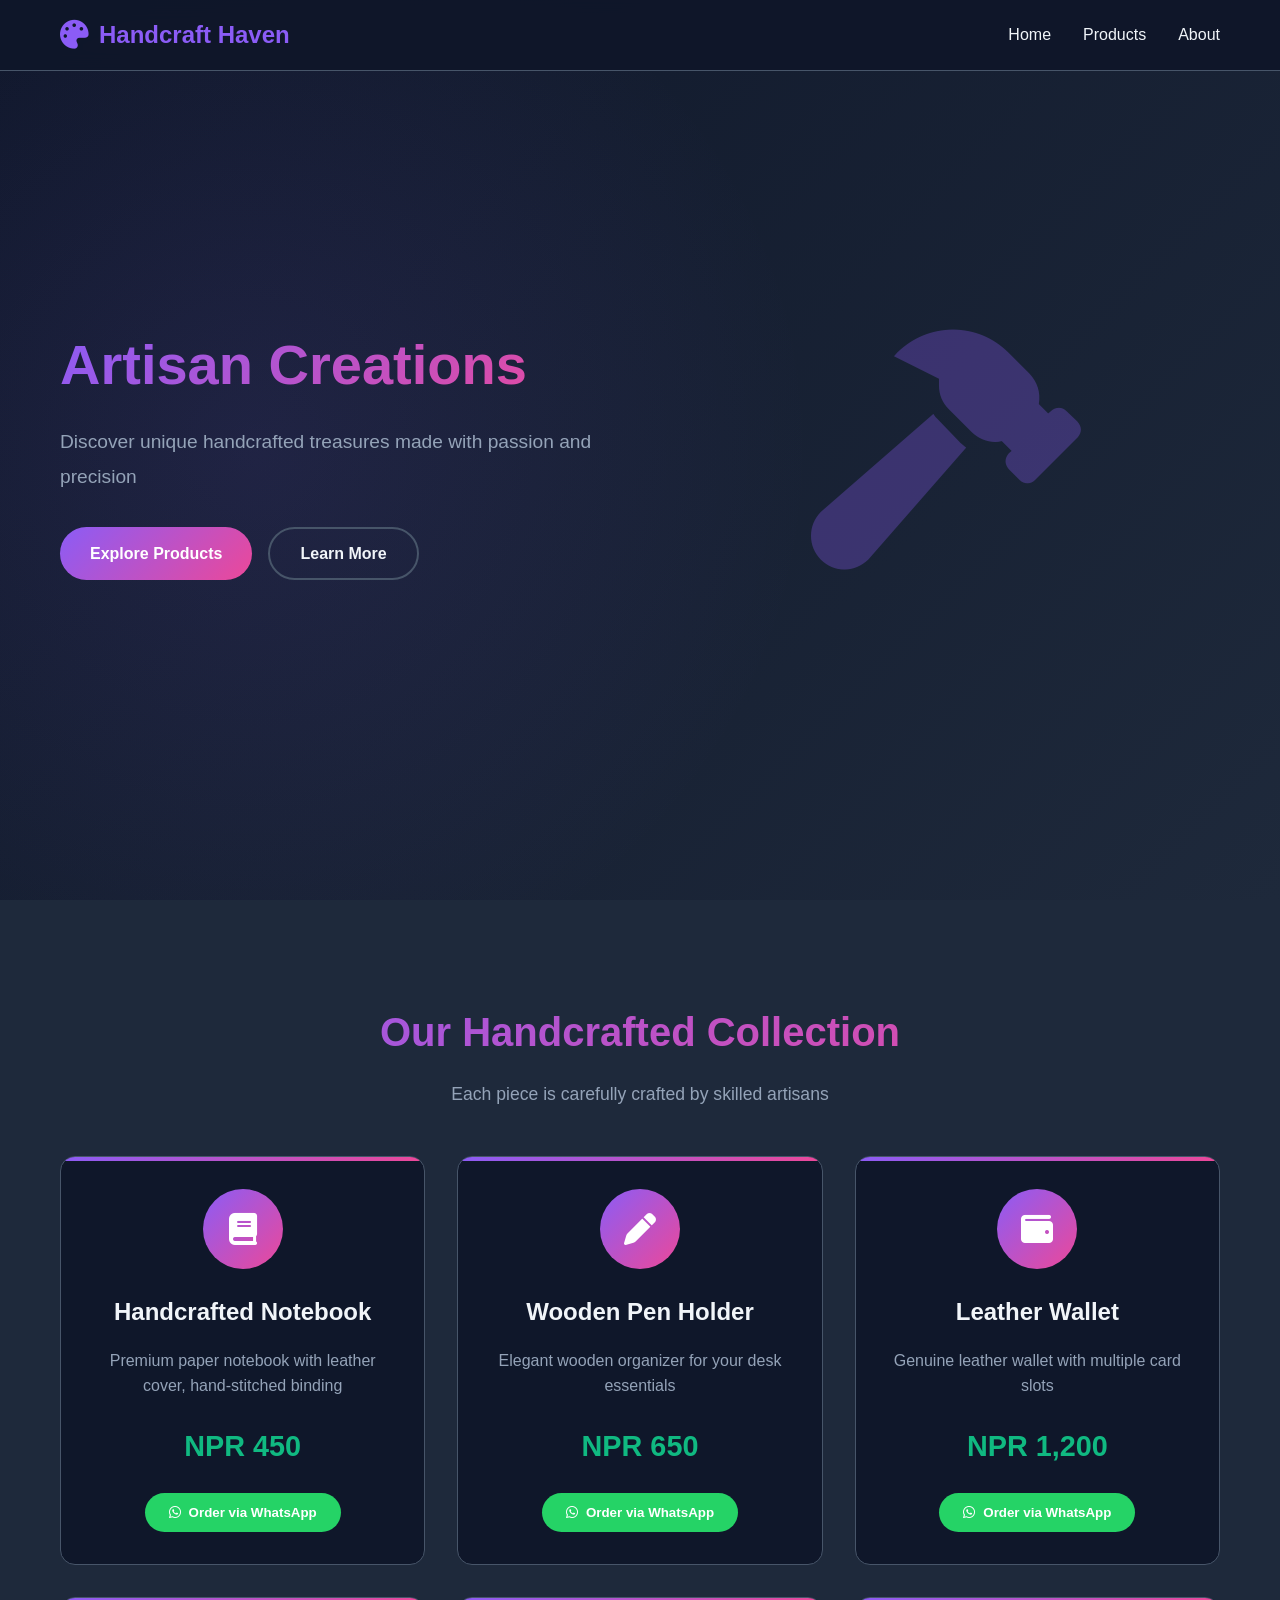
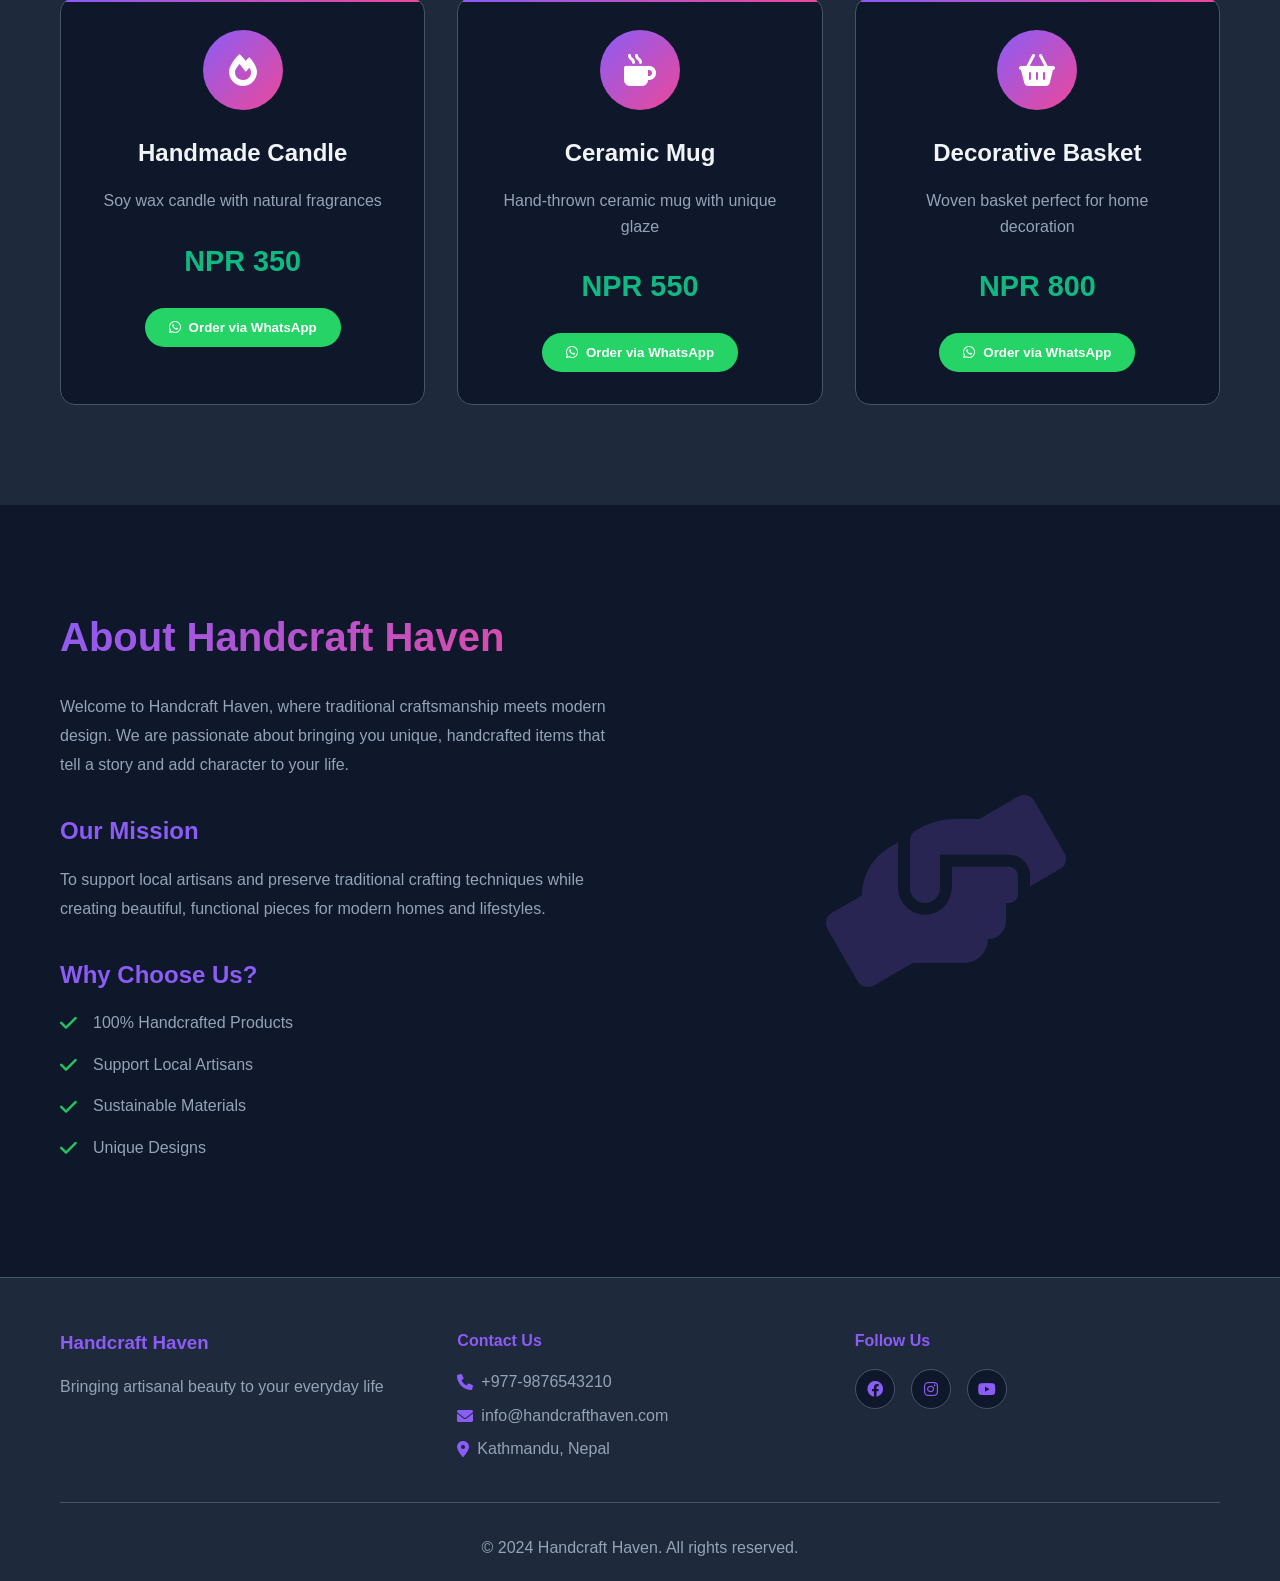
==== index.html @ e6e7ad29 "Initial commit: Handcraft Haven E-Commerce Website with dark theme and WhatsApp integration" ====
<!DOCTYPE html>
<html lang="en">
<head>
    <meta charset="UTF-8">
    <meta name="viewport" content="width=device-width, initial-scale=1.0">
    <title>Handcraft Haven - Artisan Creations</title>
    <link rel="stylesheet" href="style.css">
    <link rel="stylesheet" href="https://cdnjs.cloudflare.com/ajax/libs/font-awesome/6.0.0/css/all.min.css">
</head>
<body>
    <!-- Navigation -->
    <nav class="navbar">
        <div class="nav-container">
            <div class="nav-logo">
                <i class="fas fa-palette"></i>
                <span>Handcraft Haven</span>
            </div>
            <ul class="nav-menu">
                <li><a href="#home" class="nav-link">Home</a></li>
                <li><a href="#products" class="nav-link">Products</a></li>
                <li><a href="#about" class="nav-link">About</a></li>
            </ul>
            <div class="hamburger">
                <span></span>
                <span></span>
                <span></span>
            </div>
        </div>
    </nav>

    <!-- Hero Section -->
    <section id="home" class="hero">
        <div class="hero-container">
            <div class="hero-content">
                <h1>Artisan Creations</h1>
                <p>Discover unique handcrafted treasures made with passion and precision</p>
                <div class="hero-buttons">
                    <a href="#products" class="btn-primary">Explore Products</a>
                    <a href="#about" class="btn-secondary">Learn More</a>
                </div>
            </div>
            <div class="hero-image">
                <i class="fas fa-hammer"></i>
            </div>
        </div>
    </section>

    <!-- Products Section -->
    <section id="products" class="products">
        <div class="container">
            <h2>Our Handcrafted Collection</h2>
            <p>Each piece is carefully crafted by skilled artisans</p>
            
            <div class="products-grid">
                <!-- Product 1: Handcrafted Notebook -->
                <div class="product-card">
                    <div class="product-icon">
                        <i class="fas fa-book"></i>
                    </div>
                    <h3>Handcrafted Notebook</h3>
                    <p class="product-description">Premium paper notebook with leather cover, hand-stitched binding</p>
                    <div class="product-price">NPR 450</div>
                    <button class="btn-whatsapp" onclick="orderViaWhatsApp('Handcrafted Notebook', 450)">
                        <i class="fab fa-whatsapp"></i>
                        Order via WhatsApp
                    </button>
                </div>

                <!-- Product 2: Wooden Pen Holder -->
                <div class="product-card">
                    <div class="product-icon">
                        <i class="fas fa-pen"></i>
                    </div>
                    <h3>Wooden Pen Holder</h3>
                    <p class="product-description">Elegant wooden organizer for your desk essentials</p>
                    <div class="product-price">NPR 650</div>
                    <button class="btn-whatsapp" onclick="orderViaWhatsApp('Wooden Pen Holder', 650)">
                        <i class="fab fa-whatsapp"></i>
                        Order via WhatsApp
                    </button>
                </div>

                <!-- Product 3: Leather Wallet -->
                <div class="product-card">
                    <div class="product-icon">
                        <i class="fas fa-wallet"></i>
                    </div>
                    <h3>Leather Wallet</h3>
                    <p class="product-description">Genuine leather wallet with multiple card slots</p>
                    <div class="product-price">NPR 1,200</div>
                    <button class="btn-whatsapp" onclick="orderViaWhatsApp('Leather Wallet', 1200)">
                        <i class="fab fa-whatsapp"></i>
                        Order via WhatsApp
                    </button>
                </div>

                <!-- Product 4: Handmade Candle -->
                <div class="product-card">
                    <div class="product-icon">
                        <i class="fas fa-fire"></i>
                    </div>
                    <h3>Handmade Candle</h3>
                    <p class="product-description">Soy wax candle with natural fragrances</p>
                    <div class="product-price">NPR 350</div>
                    <button class="btn-whatsapp" onclick="orderViaWhatsApp('Handmade Candle', 350)">
                        <i class="fab fa-whatsapp"></i>
                        Order via WhatsApp
                    </button>
                </div>

                <!-- Product 5: Ceramic Mug -->
                <div class="product-card">
                    <div class="product-icon">
                        <i class="fas fa-mug-hot"></i>
                    </div>
                    <h3>Ceramic Mug</h3>
                    <p class="product-description">Hand-thrown ceramic mug with unique glaze</p>
                    <div class="product-price">NPR 550</div>
                    <button class="btn-whatsapp" onclick="orderViaWhatsApp('Ceramic Mug', 550)">
                        <i class="fab fa-whatsapp"></i>
                        Order via WhatsApp
                    </button>
                </div>

                <!-- Product 6: Decorative Basket -->
                <div class="product-card">
                    <div class="product-icon">
                        <i class="fas fa-shopping-basket"></i>
                    </div>
                    <h3>Decorative Basket</h3>
                    <p class="product-description">Woven basket perfect for home decoration</p>
                    <div class="product-price">NPR 800</div>
                    <button class="btn-whatsapp" onclick="orderViaWhatsApp('Decorative Basket', 800)">
                        <i class="fab fa-whatsapp"></i>
                        Order via WhatsApp
                    </button>
                </div>
            </div>
        </div>
    </section>

    <!-- About Section -->
    <section id="about" class="about">
        <div class="container">
            <div class="about-content">
                <div class="about-text">
                    <h2>About Handcraft Haven</h2>
                    <p>Welcome to Handcraft Haven, where traditional craftsmanship meets modern design. We are passionate about bringing you unique, handcrafted items that tell a story and add character to your life.</p>
                    
                    <h3>Our Mission</h3>
                    <p>To support local artisans and preserve traditional crafting techniques while creating beautiful, functional pieces for modern homes and lifestyles.</p>
                    
                    <h3>Why Choose Us?</h3>
                    <ul>
                        <li><i class="fas fa-check"></i> 100% Handcrafted Products</li>
                        <li><i class="fas fa-check"></i> Support Local Artisans</li>
                        <li><i class="fas fa-check"></i> Sustainable Materials</li>
                        <li><i class="fas fa-check"></i> Unique Designs</li>
                    </ul>
                </div>
                
                <div class="about-image">
                    <i class="fas fa-hands-helping"></i>
                </div>
            </div>
        </div>
    </section>

    <!-- Footer -->
    <footer class="footer">
        <div class="container">
            <div class="footer-content">
                <div class="footer-section">
                    <h3>Handcraft Haven</h3>
                    <p>Bringing artisanal beauty to your everyday life</p>
                </div>
                <div class="footer-section">
                    <h4>Contact Us</h4>
                    <p><i class="fas fa-phone"></i> +977-9876543210</p>
                    <p><i class="fas fa-envelope"></i> info@handcrafthaven.com</p>
                    <p><i class="fas fa-map-marker-alt"></i> Kathmandu, Nepal</p>
                </div>
                <div class="footer-section">
                    <h4>Follow Us</h4>
                    <div class="social-links">
                        <a href="#"><i class="fab fa-facebook"></i></a>
                        <a href="#"><i class="fab fa-instagram"></i></a>
                        <a href="#"><i class="fab fa-youtube"></i></a>
                    </div>
                </div>
            </div>
            <div class="footer-bottom">
                <p>&copy; 2024 Handcraft Haven. All rights reserved.</p>
            </div>
        </div>
    </footer>

    <script src="script.js"></script>
</body>
</html>
---- style.css ----
/* Reset and Base Styles */
* {
    margin: 0;
    padding: 0;
    box-sizing: border-box;
}

:root {
    --primary-color: #8b5cf6;
    --secondary-color: #ec4899;
    --accent-color: #10b981;
    --dark-bg: #0f172a;
    --dark-surface: #1e293b;
    --dark-surface-light: #334155;
    --text-primary: #f1f5f9;
    --text-secondary: #94a3b8;
    --border-color: #475569;
    --success-color: #22c55e;
    --warning-color: #f59e0b;
    --error-color: #ef4444;
}

body {
    font-family: 'Segoe UI', Tahoma, Geneva, Verdana, sans-serif;
    background-color: var(--dark-bg);
    color: var(--text-primary);
    line-height: 1.6;
    overflow-x: hidden;
}

.container {
    max-width: 1200px;
    margin: 0 auto;
    padding: 0 20px;
}

/* Navigation */
.navbar {
    background-color: rgba(15, 23, 42, 0.95);
    backdrop-filter: blur(10px);
    position: fixed;
    top: 0;
    width: 100%;
    z-index: 1000;
    border-bottom: 1px solid var(--border-color);
}

.nav-container {
    max-width: 1200px;
    margin: 0 auto;
    padding: 0 20px;
    display: flex;
    justify-content: space-between;
    align-items: center;
    height: 70px;
}

.nav-logo {
    display: flex;
    align-items: center;
    gap: 10px;
    font-size: 1.5rem;
    font-weight: bold;
    color: var(--primary-color);
}

.nav-logo i {
    font-size: 1.8rem;
}

.nav-menu {
    display: flex;
    list-style: none;
    gap: 2rem;
}

.nav-link {
    color: var(--text-primary);
    text-decoration: none;
    font-weight: 500;
    transition: color 0.3s ease;
    position: relative;
}

.nav-link:hover {
    color: var(--primary-color);
}

.nav-link::after {
    content: '';
    position: absolute;
    bottom: -5px;
    left: 0;
    width: 0;
    height: 2px;
    background-color: var(--primary-color);
    transition: width 0.3s ease;
}

.nav-link:hover::after {
    width: 100%;
}

.hamburger {
    display: none;
    flex-direction: column;
    cursor: pointer;
}

.hamburger span {
    width: 25px;
    height: 3px;
    background-color: var(--text-primary);
    margin: 3px 0;
    transition: 0.3s;
}

/* Hero Section */
.hero {
    min-height: 100vh;
    display: flex;
    align-items: center;
    background: linear-gradient(135deg, var(--dark-bg) 0%, var(--dark-surface) 100%);
    position: relative;
    overflow: hidden;
}

.hero::before {
    content: '';
    position: absolute;
    top: 0;
    left: 0;
    right: 0;
    bottom: 0;
    background: radial-gradient(circle at 20% 50%, rgba(139, 92, 246, 0.1) 0%, transparent 50%);
}

.hero-container {
    max-width: 1200px;
    margin: 0 auto;
    padding: 0 20px;
    display: grid;
    grid-template-columns: 1fr 1fr;
    gap: 4rem;
    align-items: center;
    position: relative;
    z-index: 1;
}

.hero-content h1 {
    font-size: 3.5rem;
    font-weight: bold;
    margin-bottom: 1rem;
    background: linear-gradient(135deg, var(--primary-color), var(--secondary-color));
    -webkit-background-clip: text;
    -webkit-text-fill-color: transparent;
    background-clip: text;
}

.hero-content p {
    font-size: 1.2rem;
    color: var(--text-secondary);
    margin-bottom: 2rem;
    line-height: 1.8;
}

.hero-buttons {
    display: flex;
    gap: 1rem;
    flex-wrap: wrap;
}

.btn-primary, .btn-secondary {
    padding: 12px 30px;
    border-radius: 50px;
    text-decoration: none;
    font-weight: 600;
    transition: all 0.3s ease;
    display: inline-flex;
    align-items: center;
    gap: 8px;
}

.btn-primary {
    background: linear-gradient(135deg, var(--primary-color), var(--secondary-color));
    color: white;
    border: none;
}

.btn-primary:hover {
    transform: translateY(-2px);
    box-shadow: 0 10px 25px rgba(139, 92, 246, 0.3);
}

.btn-secondary {
    background-color: transparent;
    color: var(--text-primary);
    border: 2px solid var(--border-color);
}

.btn-secondary:hover {
    border-color: var(--primary-color);
    color: var(--primary-color);
}

.hero-image {
    display: flex;
    justify-content: center;
    align-items: center;
}

.hero-image i {
    font-size: 15rem;
    color: var(--primary-color);
    opacity: 0.3;
    animation: float 6s ease-in-out infinite;
}

@keyframes float {
    0%, 100% { transform: translateY(0px); }
    50% { transform: translateY(-20px); }
}

/* Products Section */
.products {
    padding: 100px 0;
    background-color: var(--dark-surface);
}

.products h2 {
    text-align: center;
    font-size: 2.5rem;
    margin-bottom: 1rem;
    background: linear-gradient(135deg, var(--primary-color), var(--secondary-color));
    -webkit-background-clip: text;
    -webkit-text-fill-color: transparent;
    background-clip: text;
}

.products > .container > p {
    text-align: center;
    color: var(--text-secondary);
    margin-bottom: 3rem;
    font-size: 1.1rem;
}

.products-grid {
    display: grid;
    grid-template-columns: repeat(auto-fit, minmax(300px, 1fr));
    gap: 2rem;
}

.product-card {
    background-color: var(--dark-bg);
    border: 1px solid var(--border-color);
    border-radius: 15px;
    padding: 2rem;
    text-align: center;
    transition: all 0.3s ease;
    position: relative;
    overflow: hidden;
}

.product-card::before {
    content: '';
    position: absolute;
    top: 0;
    left: 0;
    right: 0;
    height: 4px;
    background: linear-gradient(135deg, var(--primary-color), var(--secondary-color));
}

.product-card:hover {
    transform: translateY(-5px);
    border-color: var(--primary-color);
    box-shadow: 0 15px 30px rgba(139, 92, 246, 0.2);
}

.product-icon {
    width: 80px;
    height: 80px;
    margin: 0 auto 1.5rem;
    background: linear-gradient(135deg, var(--primary-color), var(--secondary-color));
    border-radius: 50%;
    display: flex;
    align-items: center;
    justify-content: center;
}

.product-icon i {
    font-size: 2rem;
    color: white;
}

.product-card h3 {
    font-size: 1.5rem;
    margin-bottom: 1rem;
    color: var(--text-primary);
}

.product-description {
    color: var(--text-secondary);
    margin-bottom: 1.5rem;
    line-height: 1.6;
}

.product-price {
    font-size: 1.8rem;
    font-weight: bold;
    color: var(--accent-color);
    margin-bottom: 1.5rem;
}

.btn-whatsapp {
    background-color: #25d366;
    color: white;
    border: none;
    padding: 12px 24px;
    border-radius: 50px;
    font-weight: 600;
    cursor: pointer;
    transition: all 0.3s ease;
    display: inline-flex;
    align-items: center;
    gap: 8px;
    text-decoration: none;
}

.btn-whatsapp:hover {
    background-color: #128c7e;
    transform: translateY(-2px);
    box-shadow: 0 10px 25px rgba(37, 211, 102, 0.3);
}

/* About Section */
.about {
    padding: 100px 0;
    background-color: var(--dark-bg);
}

.about-content {
    display: grid;
    grid-template-columns: 1fr 1fr;
    gap: 4rem;
    align-items: center;
}

.about-text h2 {
    font-size: 2.5rem;
    margin-bottom: 1.5rem;
    background: linear-gradient(135deg, var(--primary-color), var(--secondary-color));
    -webkit-background-clip: text;
    -webkit-text-fill-color: transparent;
    background-clip: text;
}

.about-text h3 {
    font-size: 1.5rem;
    margin: 2rem 0 1rem;
    color: var(--primary-color);
}

.about-text p {
    color: var(--text-secondary);
    margin-bottom: 1.5rem;
    line-height: 1.8;
}

.about-text ul {
    list-style: none;
}

.about-text ul li {
    display: flex;
    align-items: center;
    gap: 1rem;
    margin-bottom: 1rem;
    color: var(--text-secondary);
}

.about-text ul li i {
    color: var(--success-color);
    font-size: 1.2rem;
}

.about-image {
    display: flex;
    justify-content: center;
    align-items: center;
}

.about-image i {
    font-size: 12rem;
    color: var(--primary-color);
    opacity: 0.2;
}

/* Footer */
.footer {
    background-color: var(--dark-surface);
    border-top: 1px solid var(--border-color);
    padding: 50px 0 20px;
}

.footer-content {
    display: grid;
    grid-template-columns: repeat(auto-fit, minmax(250px, 1fr));
    gap: 2rem;
    margin-bottom: 2rem;
}

.footer-section h3, .footer-section h4 {
    color: var(--primary-color);
    margin-bottom: 1rem;
}

.footer-section p {
    color: var(--text-secondary);
    margin-bottom: 0.5rem;
    display: flex;
    align-items: center;
    gap: 0.5rem;
}

.footer-section i {
    color: var(--primary-color);
}

.social-links {
    display: flex;
    gap: 1rem;
}

.social-links a {
    width: 40px;
    height: 40px;
    background-color: var(--dark-bg);
    border: 1px solid var(--border-color);
    border-radius: 50%;
    display: flex;
    align-items: center;
    justify-content: center;
    color: var(--text-secondary);
    text-decoration: none;
    transition: all 0.3s ease;
}

.social-links a:hover {
    background-color: var(--primary-color);
    color: white;
    transform: translateY(-2px);
}

.footer-bottom {
    text-align: center;
    padding-top: 2rem;
    border-top: 1px solid var(--border-color);
    color: var(--text-secondary);
}

/* Responsive Design */
@media (max-width: 768px) {
    .nav-menu {
        position: fixed;
        left: -100%;
        top: 70px;
        flex-direction: column;
        background-color: var(--dark-surface);
        width: 100%;
        text-align: center;
        transition: 0.3s;
        box-shadow: 0 10px 27px rgba(0, 0, 0, 0.05);
        padding: 2rem 0;
        border-top: 1px solid var(--border-color);
    }

    .nav-menu.active {
        left: 0;
    }

    .hamburger {
        display: flex;
    }

    .hamburger.active span:nth-child(2) {
        opacity: 0;
    }

    .hamburger.active span:nth-child(1) {
        transform: translateY(8px) rotate(45deg);
    }

    .hamburger.active span:nth-child(3) {
        transform: translateY(-8px) rotate(-45deg);
    }

    .hero-container {
        grid-template-columns: 1fr;
        text-align: center;
        gap: 2rem;
    }

    .hero-content h1 {
        font-size: 2.5rem;
    }

    .hero-image i {
        font-size: 8rem;
    }

    .hero-buttons {
        justify-content: center;
    }

    .about-content {
        grid-template-columns: 1fr;
        text-align: center;
        gap: 2rem;
    }

    .about-image i {
        font-size: 8rem;
    }

    .products {
        padding: 60px 0;
    }

    .about {
        padding: 60px 0;
    }

    .products-grid {
        grid-template-columns: 1fr;
        gap: 1.5rem;
    }

    .product-card {
        padding: 1.5rem;
    }
}

@media (max-width: 480px) {
    .hero-content h1 {
        font-size: 2rem;
    }

    .hero-content p {
        font-size: 1rem;
    }

    .products h2, .about-text h2 {
        font-size: 2rem;
    }

    .container {
        padding: 0 15px;
    }

    .nav-container {
        padding: 0 15px;
    }

    .hero-buttons {
        flex-direction: column;
        align-items: center;
    }

    .btn-primary, .btn-secondary {
        width: 200px;
        justify-content: center;
    }
}

/* Smooth Scrolling */
html {
    scroll-behavior: smooth;
}

/* Loading Animation */
@keyframes fadeIn {
    from {
        opacity: 0;
        transform: translateY(20px);
    }
    to {
        opacity: 1;
        transform: translateY(0);
    }
}

.product-card {
    animation: fadeIn 0.6s ease-out;
}

.product-card:nth-child(1) { animation-delay: 0.1s; }
.product-card:nth-child(2) { animation-delay: 0.2s; }
.product-card:nth-child(3) { animation-delay: 0.3s; }
.product-card:nth-child(4) { animation-delay: 0.4s; }
.product-card:nth-child(5) { animation-delay: 0.5s; }
.product-card:nth-child(6) { animation-delay: 0.6s; }
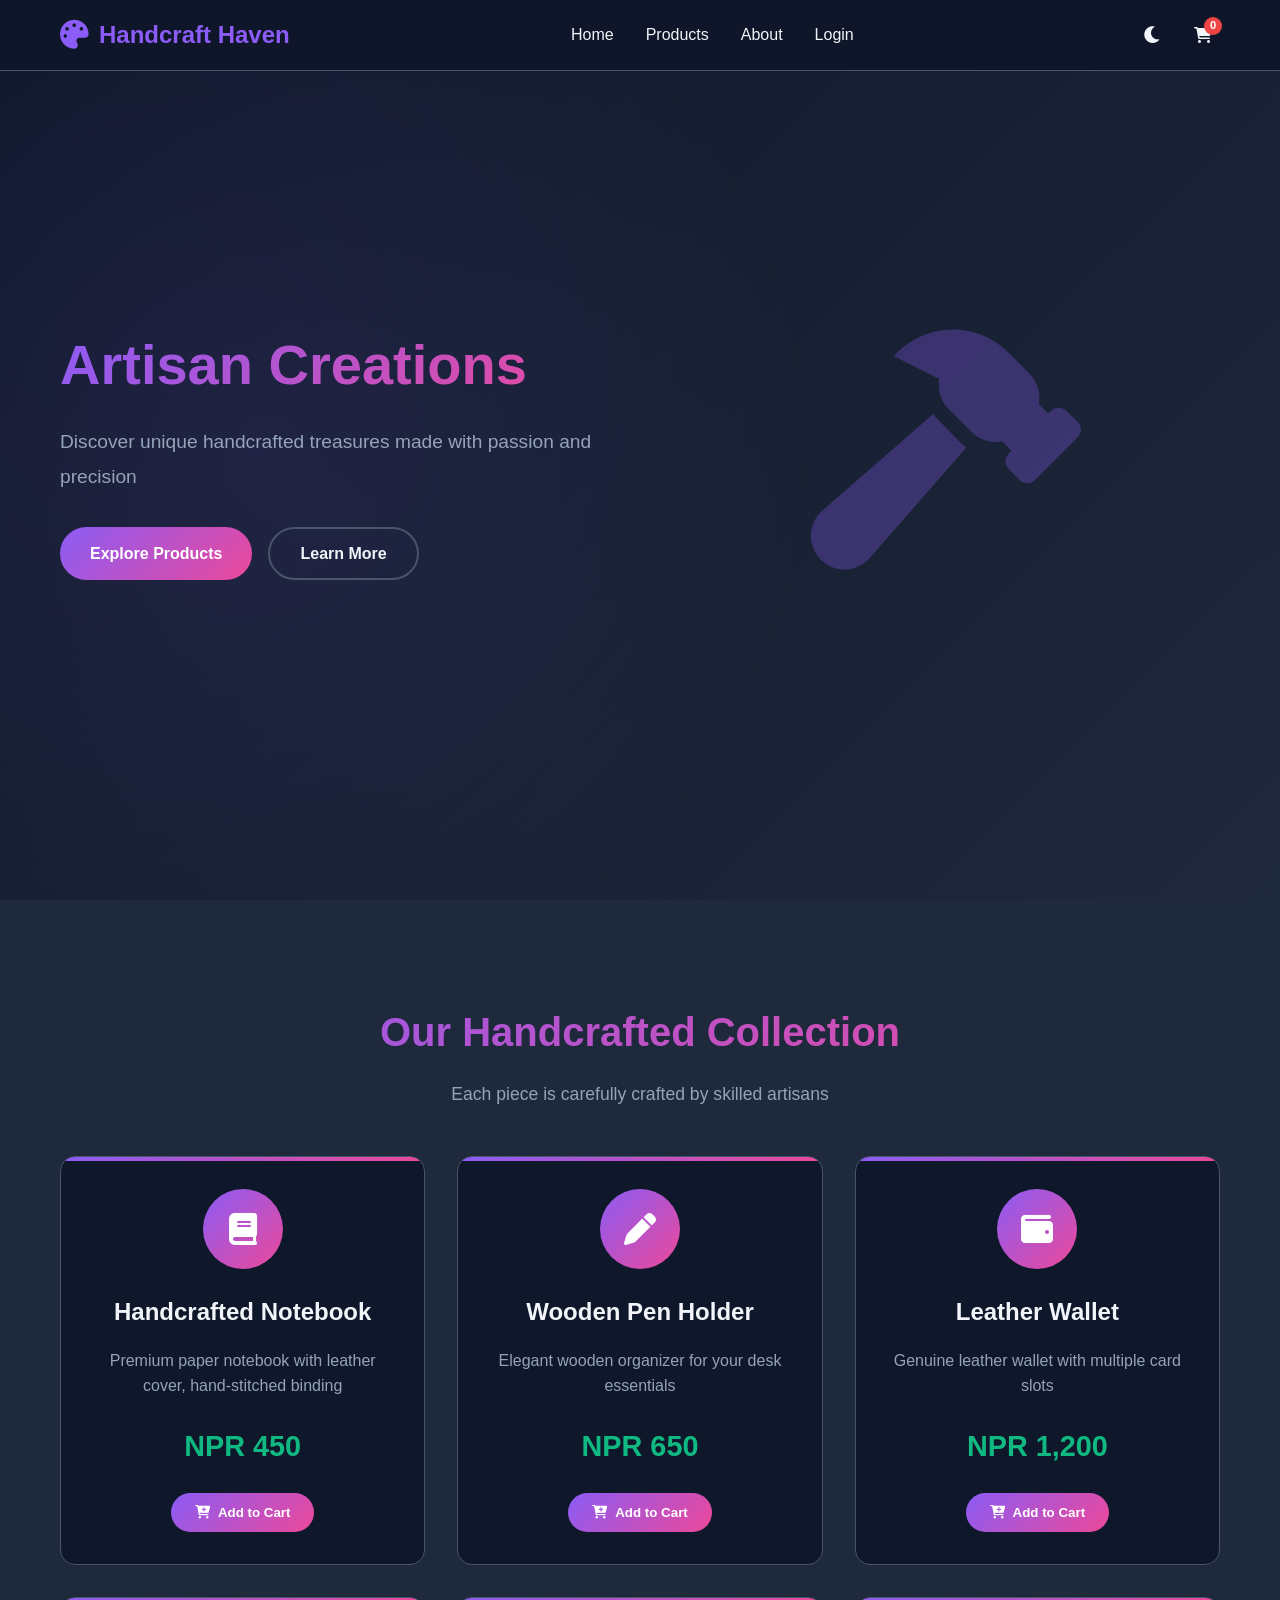
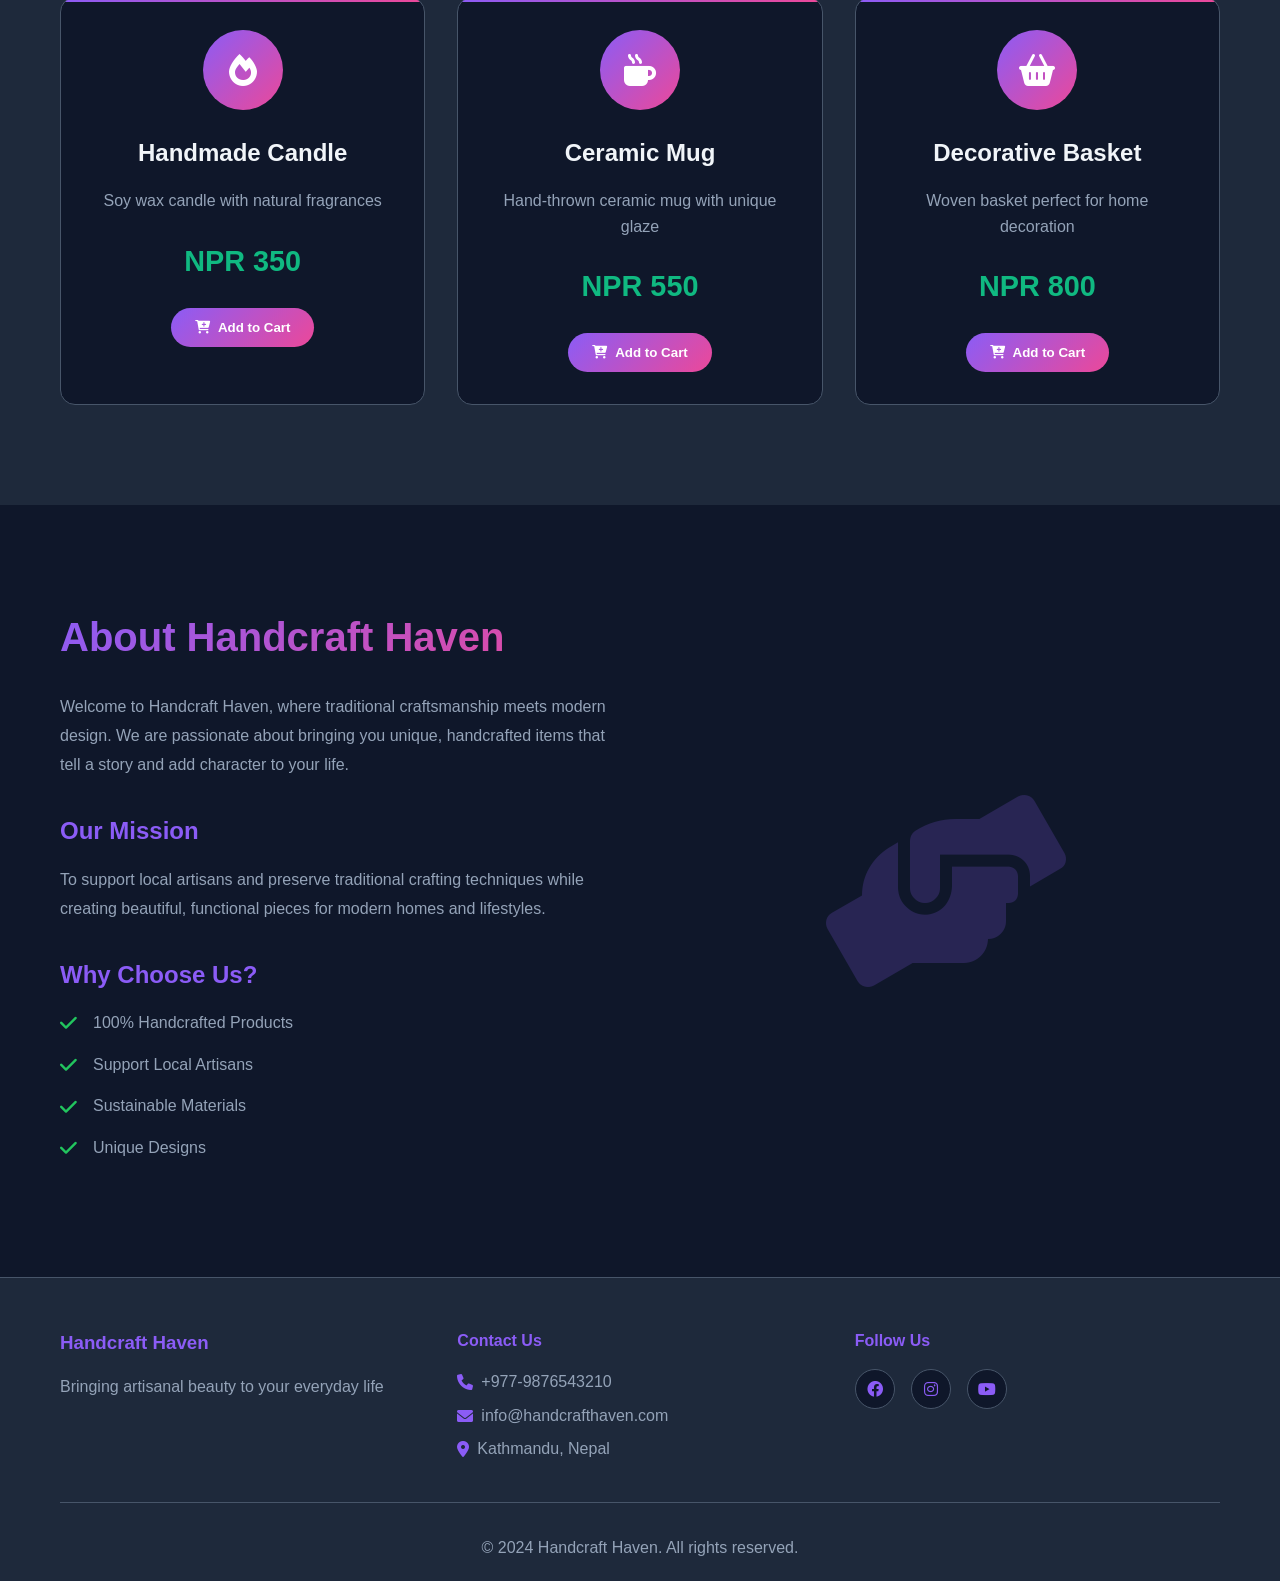
==== commit 25b2113e: "Major update: Add dark/light mode toggle, shopping cart with sidebar, checkout page, and login page " ====
--- a/index.html
+++ b/index.html
@@ -19,11 +19,21 @@
                 <li><a href="#home" class="nav-link">Home</a></li>
                 <li><a href="#products" class="nav-link">Products</a></li>
                 <li><a href="#about" class="nav-link">About</a></li>
+                <li><a href="login.html" class="nav-link">Login</a></li>
             </ul>
-            <div class="hamburger">
-                <span></span>
-                <span></span>
-                <span></span>
+            <div class="nav-actions">
+                <button class="theme-toggle" id="themeToggle">
+                    <i class="fas fa-moon" id="themeIcon"></i>
+                </button>
+                <div class="cart-icon" id="cartIcon">
+                    <i class="fas fa-shopping-cart"></i>
+                    <span class="cart-count" id="cartCount">0</span>
+                </div>
+                <div class="hamburger">
+                    <span></span>
+                    <span></span>
+                    <span></span>
+                </div>
             </div>
         </div>
     </nav>
@@ -60,9 +70,9 @@
                     <h3>Handcrafted Notebook</h3>
                     <p class="product-description">Premium paper notebook with leather cover, hand-stitched binding</p>
                     <div class="product-price">NPR 450</div>
-                    <button class="btn-whatsapp" onclick="orderViaWhatsApp('Handcrafted Notebook', 450)">
-                        <i class="fab fa-whatsapp"></i>
-                        Order via WhatsApp
+                    <button class="btn-add-cart" onclick="addToCart('Handcrafted Notebook', 450)">
+                        <i class="fas fa-cart-plus"></i>
+                        Add to Cart
                     </button>
                 </div>
 
@@ -74,9 +84,9 @@
                     <h3>Wooden Pen Holder</h3>
                     <p class="product-description">Elegant wooden organizer for your desk essentials</p>
                     <div class="product-price">NPR 650</div>
-                    <button class="btn-whatsapp" onclick="orderViaWhatsApp('Wooden Pen Holder', 650)">
-                        <i class="fab fa-whatsapp"></i>
-                        Order via WhatsApp
+                    <button class="btn-add-cart" onclick="addToCart('Wooden Pen Holder', 650)">
+                        <i class="fas fa-cart-plus"></i>
+                        Add to Cart
                     </button>
                 </div>
 
@@ -88,9 +98,9 @@
                     <h3>Leather Wallet</h3>
                     <p class="product-description">Genuine leather wallet with multiple card slots</p>
                     <div class="product-price">NPR 1,200</div>
-                    <button class="btn-whatsapp" onclick="orderViaWhatsApp('Leather Wallet', 1200)">
-                        <i class="fab fa-whatsapp"></i>
-                        Order via WhatsApp
+                    <button class="btn-add-cart" onclick="addToCart('Leather Wallet', 1200)">
+                        <i class="fas fa-cart-plus"></i>
+                        Add to Cart
                     </button>
                 </div>
 
@@ -102,9 +112,9 @@
                     <h3>Handmade Candle</h3>
                     <p class="product-description">Soy wax candle with natural fragrances</p>
                     <div class="product-price">NPR 350</div>
-                    <button class="btn-whatsapp" onclick="orderViaWhatsApp('Handmade Candle', 350)">
-                        <i class="fab fa-whatsapp"></i>
-                        Order via WhatsApp
+                    <button class="btn-add-cart" onclick="addToCart('Handmade Candle', 350)">
+                        <i class="fas fa-cart-plus"></i>
+                        Add to Cart
                     </button>
                 </div>
 
@@ -116,9 +126,9 @@
                     <h3>Ceramic Mug</h3>
                     <p class="product-description">Hand-thrown ceramic mug with unique glaze</p>
                     <div class="product-price">NPR 550</div>
-                    <button class="btn-whatsapp" onclick="orderViaWhatsApp('Ceramic Mug', 550)">
-                        <i class="fab fa-whatsapp"></i>
-                        Order via WhatsApp
+                    <button class="btn-add-cart" onclick="addToCart('Ceramic Mug', 550)">
+                        <i class="fas fa-cart-plus"></i>
+                        Add to Cart
                     </button>
                 </div>
 
@@ -130,9 +140,9 @@
                     <h3>Decorative Basket</h3>
                     <p class="product-description">Woven basket perfect for home decoration</p>
                     <div class="product-price">NPR 800</div>
-                    <button class="btn-whatsapp" onclick="orderViaWhatsApp('Decorative Basket', 800)">
-                        <i class="fab fa-whatsapp"></i>
-                        Order via WhatsApp
+                    <button class="btn-add-cart" onclick="addToCart('Decorative Basket', 800)">
+                        <i class="fas fa-cart-plus"></i>
+                        Add to Cart
                     </button>
                 </div>
             </div>
@@ -195,6 +205,32 @@
         </div>
     </footer>
 
+    <!-- Cart Sidebar -->
+    <div class="cart-sidebar" id="cartSidebar">
+        <div class="cart-header">
+            <h3 class="cart-title">Shopping Cart</h3>
+            <button class="close-cart" id="closeCart">
+                <i class="fas fa-times"></i>
+            </button>
+        </div>
+        <div class="cart-items" id="cartItems">
+            <div class="empty-cart">
+                <i class="fas fa-shopping-cart"></i>
+                <p>Your cart is empty</p>
+            </div>
+        </div>
+        <div class="cart-footer">
+            <div class="cart-total">
+                <span>Total:</span>
+                <span class="total-price" id="totalPrice">NPR 0</span>
+            </div>
+            <button class="checkout-btn" id="checkoutBtn">Proceed to Checkout</button>
+        </div>
+    </div>
+
+    <!-- Overlay -->
+    <div class="overlay" id="overlay"></div>
+
     <script src="script.js"></script>
 </body>
 </html>
--- a/style.css
+++ b/style.css
@@ -6,18 +6,364 @@
 }
 
 :root {
-    --primary-color: #8b5cf6;
-    --secondary-color: #ec4899;
-    --accent-color: #10b981;
-    --dark-bg: #0f172a;
-    --dark-surface: #1e293b;
-    --dark-surface-light: #334155;
-    --text-primary: #f1f5f9;
-    --text-secondary: #94a3b8;
-    --border-color: #475569;
-    --success-color: #22c55e;
-    --warning-color: #f59e0b;
-    --error-color: #ef4444;
+  --primary-color: #8b5cf6;
+  --secondary-color: #ec4899;
+  --accent-color: #10b981;
+  --success-color: #22c55e;
+  --warning-color: #f59e0b;
+  --error-color: #ef4444;
+  
+  /* Dark mode variables */
+  --dark-bg: #0f172a;
+  --dark-surface: #1e293b;
+  --dark-surface-light: #334155;
+  --text-primary: #f1f5f9;
+  --text-secondary: #94a3b8;
+  --border-color: #475569;
+  
+  /* Light mode variables */
+  --light-bg: #ffffff;
+  --light-surface: #f8fafc;
+  --light-surface-light: #e2e8f0;
+  --light-text-primary: #1e293b;
+  --light-text-secondary: #64748b;
+  --light-border-color: #cbd5e1;
+}
+
+/* Apply theme variables */
+body {
+  background-color: var(--dark-bg);
+  color: var(--text-primary);
+}
+
+body.light-mode {
+  background-color: var(--light-bg);
+  color: var(--light-text-primary);
+}
+
+body.light-mode .navbar {
+  background-color: rgba(255, 255, 255, 0.95);
+  border-bottom: 1px solid var(--light-border-color);
+}
+
+body.light-mode .nav-logo,
+body.light-mode .nav-link:hover {
+  color: var(--primary-color);
+}
+
+body.light-mode .nav-link {
+  color: var(--light-text-primary);
+}
+
+body.light-mode .hamburger span {
+  background-color: var(--light-text-primary);
+}
+
+body.light-mode .hero {
+  background: linear-gradient(135deg, var(--light-bg) 0%, var(--light-surface) 100%);
+}
+
+body.light-mode .hero::before {
+  background: radial-gradient(circle at 20% 50%, rgba(139, 92, 246, 0.05) 0%, transparent 50%);
+}
+
+body.light-mode .products {
+  background-color: var(--light-surface);
+}
+
+body.light-mode .product-card {
+  background-color: var(--light-bg);
+  border: 1px solid var(--light-border-color);
+}
+
+body.light-mode .product-card:hover {
+  border-color: var(--primary-color);
+}
+
+body.light-mode .about {
+  background-color: var(--light-bg);
+}
+
+body.light-mode .footer {
+  background-color: var(--light-surface);
+  border-top: 1px solid var(--light-border-color);
+}
+
+body.light-mode .footer-section p {
+  color: var(--light-text-secondary);
+}
+
+body.light-mode .social-links a {
+  background-color: var(--light-bg);
+  border: 1px solid var(--light-border-color);
+  color: var(--light-text-secondary);
+}
+
+body.light-mode .footer-bottom {
+  color: var(--light-text-secondary);
+  border-top: 1px solid var(--light-border-color);
+}
+
+/* Theme toggle button */
+.theme-toggle {
+  background: none;
+  border: none;
+  color: var(--text-primary);
+  font-size: 1.2rem;
+  cursor: pointer;
+  padding: 8px;
+  border-radius: 50%;
+  transition: all 0.3s ease;
+  display: flex;
+  align-items: center;
+  justify-content: center;
+}
+
+.theme-toggle:hover {
+  background-color: rgba(139, 92, 246, 0.1);
+  color: var(--primary-color);
+}
+
+/* Cart icon in navbar */
+.cart-icon {
+  position: relative;
+  cursor: pointer;
+  padding: 8px;
+  border-radius: 50%;
+  transition: all 0.3s ease;
+  display: flex;
+  align-items: center;
+  justify-content: center;
+}
+
+.cart-icon:hover {
+  background-color: rgba(139, 92, 246, 0.1);
+  color: var(--primary-color);
+}
+
+.cart-count {
+  position: absolute;
+  top: -2px;
+  right: -2px;
+  background: var(--error-color);
+  color: white;
+  border-radius: 50%;
+  width: 18px;
+  height: 18px;
+  display: flex;
+  align-items: center;
+  justify-content: center;
+  font-size: 0.7rem;
+  font-weight: bold;
+  min-width: 18px;
+}
+
+/* Cart sidebar */
+.cart-sidebar {
+  position: fixed;
+  top: 0;
+  right: -400px;
+  width: 400px;
+  height: 100vh;
+  background-color: var(--dark-surface);
+  border-left: 1px solid var(--border-color);
+  z-index: 2000;
+  transition: right 0.3s ease;
+  display: flex;
+  flex-direction: column;
+}
+
+body.light-mode .cart-sidebar {
+  background-color: var(--light-bg);
+  border-left: 1px solid var(--light-border-color);
+}
+
+.cart-sidebar.open {
+  right: 0;
+}
+
+.cart-header {
+  padding: 20px;
+  border-bottom: 1px solid var(--border-color);
+  display: flex;
+  justify-content: space-between;
+  align-items: center;
+}
+
+body.light-mode .cart-header {
+  border-bottom: 1px solid var(--light-border-color);
+}
+
+.cart-title {
+  font-size: 1.5rem;
+  font-weight: bold;
+  color: var(--primary-color);
+}
+
+.close-cart {
+  background: none;
+  border: none;
+  color: var(--text-primary);
+  font-size: 1.5rem;
+  cursor: pointer;
+  padding: 5px;
+  border-radius: 50%;
+  transition: all 0.3s ease;
+}
+
+.close-cart:hover {
+  background-color: rgba(239, 68, 68, 0.1);
+  color: var(--error-color);
+}
+
+.cart-items {
+  flex: 1;
+  overflow-y: auto;
+  padding: 20px;
+}
+
+.cart-item {
+  display: flex;
+  gap: 15px;
+  margin-bottom: 20px;
+  padding: 15px;
+  background-color: var(--dark-bg);
+  border-radius: 10px;
+  border: 1px solid var(--border-color);
+}
+
+body.light-mode .cart-item {
+  background-color: var(--light-surface);
+  border: 1px solid var(--light-border-color);
+}
+
+.cart-item-info {
+  flex: 1;
+}
+
+.cart-item-name {
+  font-weight: bold;
+  margin-bottom: 5px;
+}
+
+.cart-item-price {
+  color: var(--accent-color);
+  font-weight: bold;
+}
+
+.quantity-controls {
+  display: flex;
+  align-items: center;
+  gap: 10px;
+  margin-top: 10px;
+}
+
+.quantity-btn {
+  background: var(--primary-color);
+  color: white;
+  border: none;
+  width: 25px;
+  height: 25px;
+  border-radius: 50%;
+  cursor: pointer;
+  display: flex;
+  align-items: center;
+  justify-content: center;
+  font-size: 0.8rem;
+  transition: all 0.3s ease;
+}
+
+.quantity-btn:hover {
+  background: var(--secondary-color);
+  transform: scale(1.1);
+}
+
+.quantity-value {
+  font-weight: bold;
+  min-width: 20px;
+  text-align: center;
+}
+
+.remove-item {
+  background: none;
+  border: none;
+  color: var(--error-color);
+  cursor: pointer;
+  padding: 5px;
+  border-radius: 50%;
+  transition: all 0.3s ease;
+}
+
+.remove-item:hover {
+  background-color: rgba(239, 68, 68, 0.1);
+}
+
+.cart-footer {
+  padding: 20px;
+  border-top: 1px solid var(--border-color);
+}
+
+body.light-mode .cart-footer {
+  border-top: 1px solid var(--light-border-color);
+}
+
+.cart-total {
+  display: flex;
+  justify-content: space-between;
+  align-items: center;
+  margin-bottom: 15px;
+  font-size: 1.2rem;
+  font-weight: bold;
+}
+
+.total-price {
+  color: var(--accent-color);
+}
+
+.checkout-btn {
+  width: 100%;
+  background: linear-gradient(135deg, var(--primary-color), var(--secondary-color));
+  color: white;
+  border: none;
+  padding: 15px;
+  border-radius: 10px;
+  font-size: 1.1rem;
+  font-weight: bold;
+  cursor: pointer;
+  transition: all 0.3s ease;
+}
+
+.checkout-btn:hover {
+  transform: translateY(-2px);
+  box-shadow: 0 10px 25px rgba(139, 92, 246, 0.3);
+}
+
+.empty-cart {
+  text-align: center;
+  padding: 40px 20px;
+  color: var(--text-secondary);
+}
+
+.empty-cart i {
+  font-size: 3rem;
+  margin-bottom: 15px;
+  opacity: 0.5;
+}
+
+/* Overlay */
+.overlay {
+  position: fixed;
+  top: 0;
+  left: 0;
+  width: 100%;
+  height: 100%;
+  background-color: rgba(0, 0, 0, 0.5);
+  z-index: 1999;
+  display: none;
+}
+
+.overlay.active {
+  display: block;
 }
 
 body {
@@ -55,6 +401,12 @@
     height: 70px;
 }
 
+.nav-actions {
+    display: flex;
+    align-items: center;
+    gap: 1rem;
+}
+
 .nav-logo {
     display: flex;
     align-items: center;
@@ -310,6 +662,26 @@
     font-weight: bold;
     color: var(--accent-color);
     margin-bottom: 1.5rem;
+}
+
+.btn-add-cart {
+    background: linear-gradient(135deg, var(--primary-color), var(--secondary-color));
+    color: white;
+    border: none;
+    padding: 12px 24px;
+    border-radius: 50px;
+    font-weight: 600;
+    cursor: pointer;
+    transition: all 0.3s ease;
+    display: inline-flex;
+    align-items: center;
+    gap: 8px;
+    text-decoration: none;
+}
+
+.btn-add-cart:hover {
+    transform: translateY(-2px);
+    box-shadow: 0 10px 25px rgba(139, 92, 246, 0.3);
 }
 
 .btn-whatsapp {
@@ -475,6 +847,11 @@
         border-top: 1px solid var(--border-color);
     }
 
+    body.light-mode .nav-menu {
+        background-color: var(--light-bg);
+        border-top: 1px solid var(--light-border-color);
+    }
+
     .nav-menu.active {
         left: 0;
     }
@@ -493,6 +870,10 @@
 
     .hamburger.active span:nth-child(3) {
         transform: translateY(-8px) rotate(-45deg);
+    }
+
+    .nav-actions {
+        gap: 0.5rem;
     }
 
     .hero-container {
@@ -538,6 +919,20 @@
 
     .product-card {
         padding: 1.5rem;
+    }
+
+    .cart-sidebar {
+        width: 100%;
+        right: -100%;
+    }
+
+    .checkout-content {
+        grid-template-columns: 1fr;
+        gap: 2rem;
+    }
+
+    .order-summary {
+        position: static;
     }
 }
 
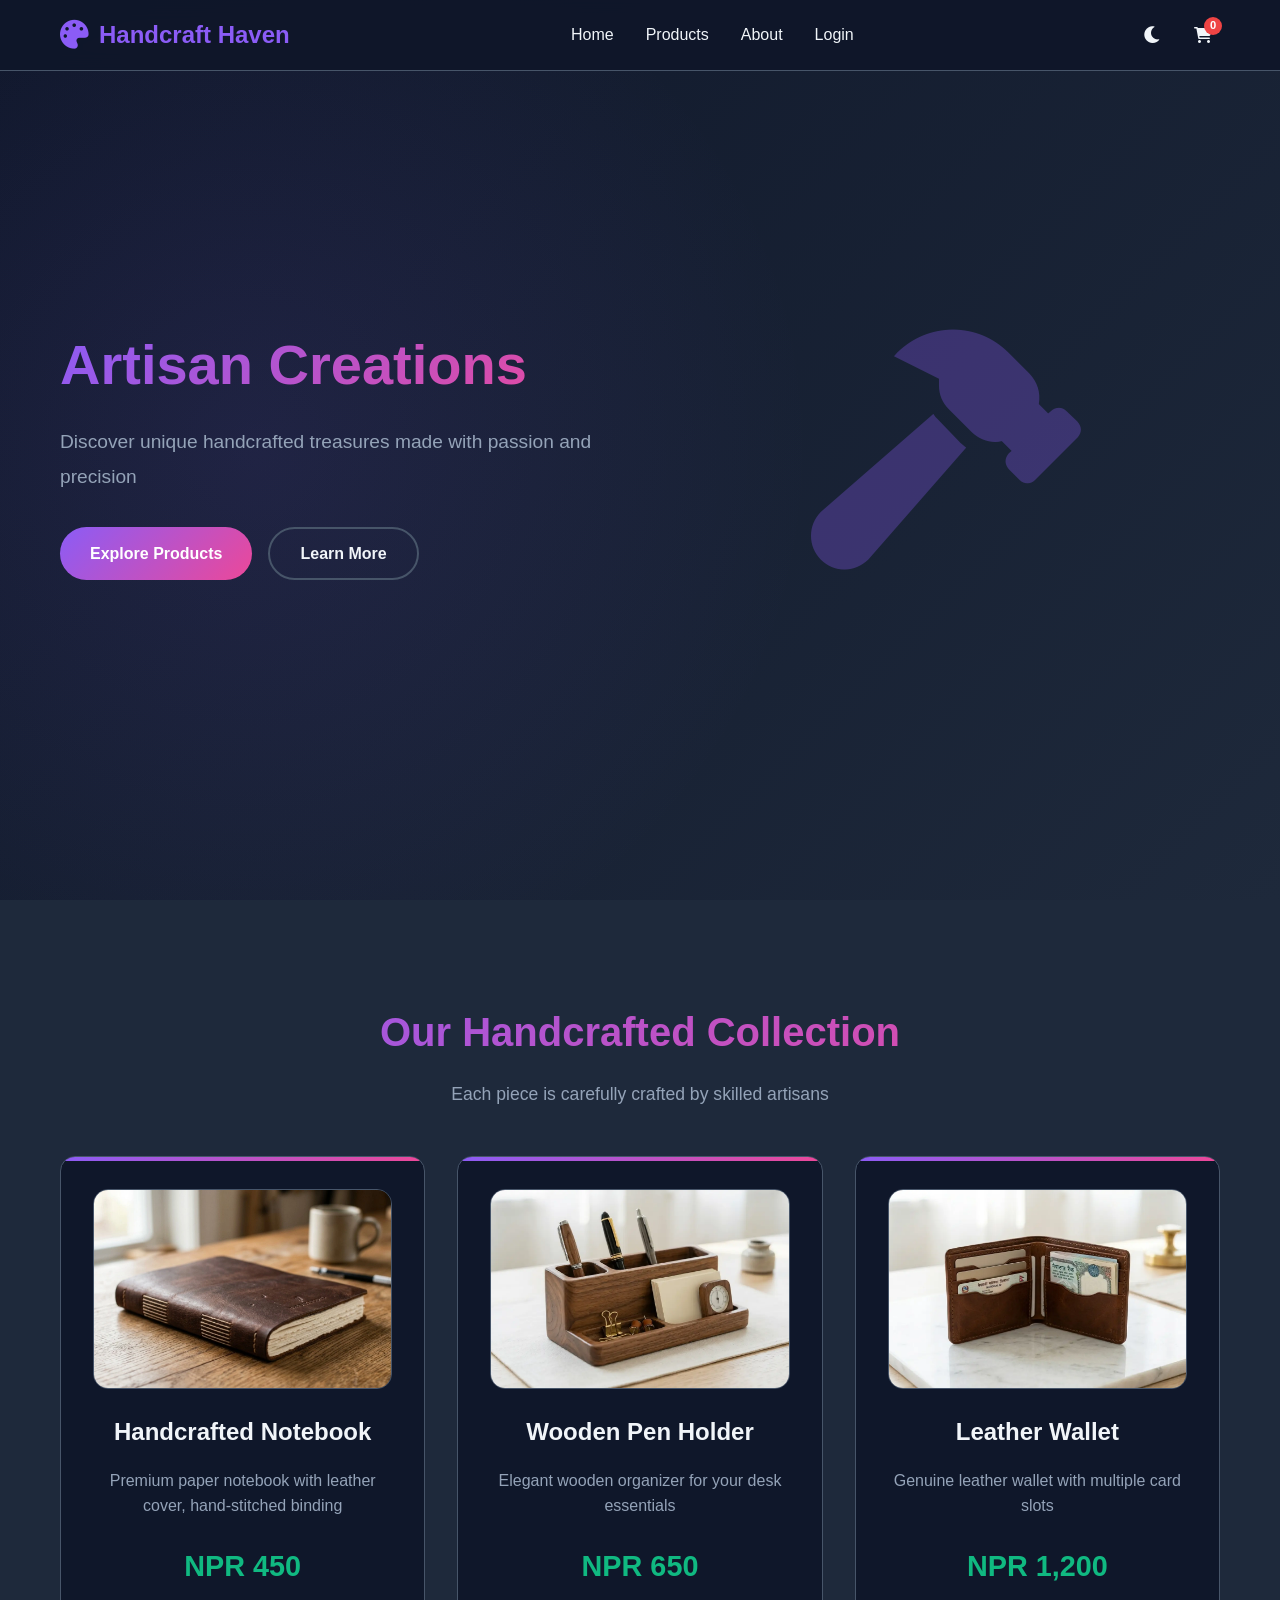
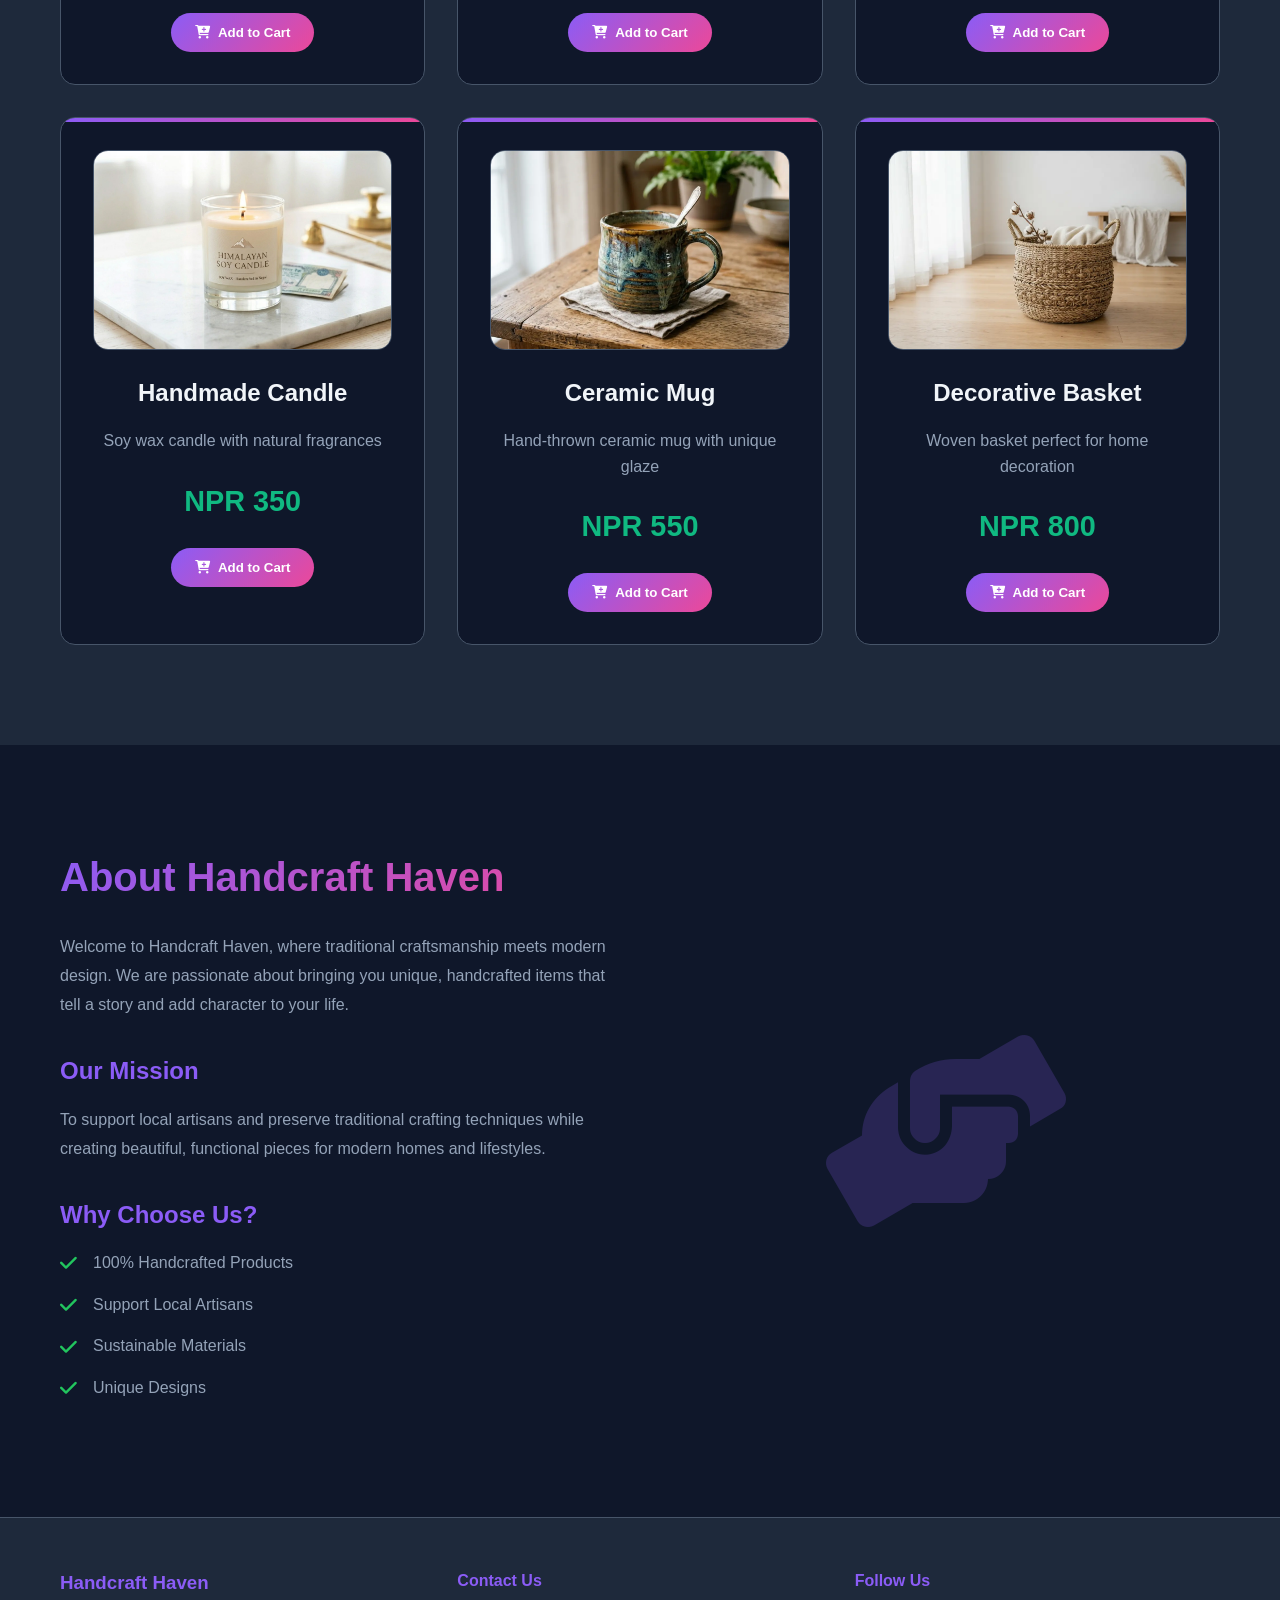
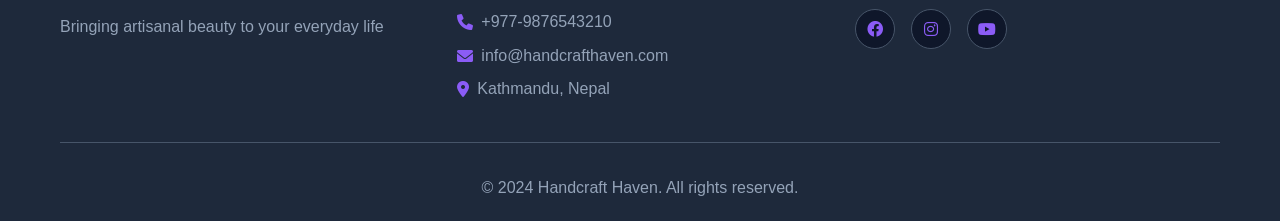
==== commit 5503f056: "Add product images and update product cards - Replace Font Awesome icons with actual product images " ====
--- a/index.html
+++ b/index.html
@@ -64,8 +64,8 @@
             <div class="products-grid">
                 <!-- Product 1: Handcrafted Notebook -->
                 <div class="product-card">
-                    <div class="product-icon">
-                        <i class="fas fa-book"></i>
+                    <div class="product-image">
+                        <img src="images/notebook.webp" alt="Handcrafted Notebook">
                     </div>
                     <h3>Handcrafted Notebook</h3>
                     <p class="product-description">Premium paper notebook with leather cover, hand-stitched binding</p>
@@ -78,8 +78,8 @@
 
                 <!-- Product 2: Wooden Pen Holder -->
                 <div class="product-card">
-                    <div class="product-icon">
-                        <i class="fas fa-pen"></i>
+                    <div class="product-image">
+                        <img src="images/pen holder.webp" alt="Wooden Pen Holder">
                     </div>
                     <h3>Wooden Pen Holder</h3>
                     <p class="product-description">Elegant wooden organizer for your desk essentials</p>
@@ -92,8 +92,8 @@
 
                 <!-- Product 3: Leather Wallet -->
                 <div class="product-card">
-                    <div class="product-icon">
-                        <i class="fas fa-wallet"></i>
+                    <div class="product-image">
+                        <img src="images/wallet.webp" alt="Leather Wallet">
                     </div>
                     <h3>Leather Wallet</h3>
                     <p class="product-description">Genuine leather wallet with multiple card slots</p>
@@ -106,8 +106,8 @@
 
                 <!-- Product 4: Handmade Candle -->
                 <div class="product-card">
-                    <div class="product-icon">
-                        <i class="fas fa-fire"></i>
+                    <div class="product-image">
+                        <img src="images/candel.webp" alt="Handmade Candle">
                     </div>
                     <h3>Handmade Candle</h3>
                     <p class="product-description">Soy wax candle with natural fragrances</p>
@@ -120,8 +120,8 @@
 
                 <!-- Product 5: Ceramic Mug -->
                 <div class="product-card">
-                    <div class="product-icon">
-                        <i class="fas fa-mug-hot"></i>
+                    <div class="product-image">
+                        <img src="images/cup.webp" alt="Ceramic Mug">
                     </div>
                     <h3>Ceramic Mug</h3>
                     <p class="product-description">Hand-thrown ceramic mug with unique glaze</p>
@@ -134,8 +134,8 @@
 
                 <!-- Product 6: Decorative Basket -->
                 <div class="product-card">
-                    <div class="product-icon">
-                        <i class="fas fa-shopping-basket"></i>
+                    <div class="product-image">
+                        <img src="images/basket.webp" alt="Decorative Basket">
                     </div>
                     <h3>Decorative Basket</h3>
                     <p class="product-description">Woven basket perfect for home decoration</p>
--- a/style.css
+++ b/style.css
@@ -640,9 +640,28 @@
     justify-content: center;
 }
 
-.product-icon i {
-    font-size: 2rem;
-    color: white;
+.product-image {
+    width: 100%;
+    height: 200px;
+    margin: 0 auto 1.5rem;
+    border-radius: 15px;
+    overflow: hidden;
+    border: 1px solid var(--border-color);
+}
+
+body.light-mode .product-image {
+    border: 1px solid var(--light-border-color);
+}
+
+.product-image img {
+    width: 100%;
+    height: 100%;
+    object-fit: cover;
+    transition: transform 0.3s ease;
+}
+
+.product-card:hover .product-image img {
+    transform: scale(1.05);
 }
 
 .product-card h3 {
